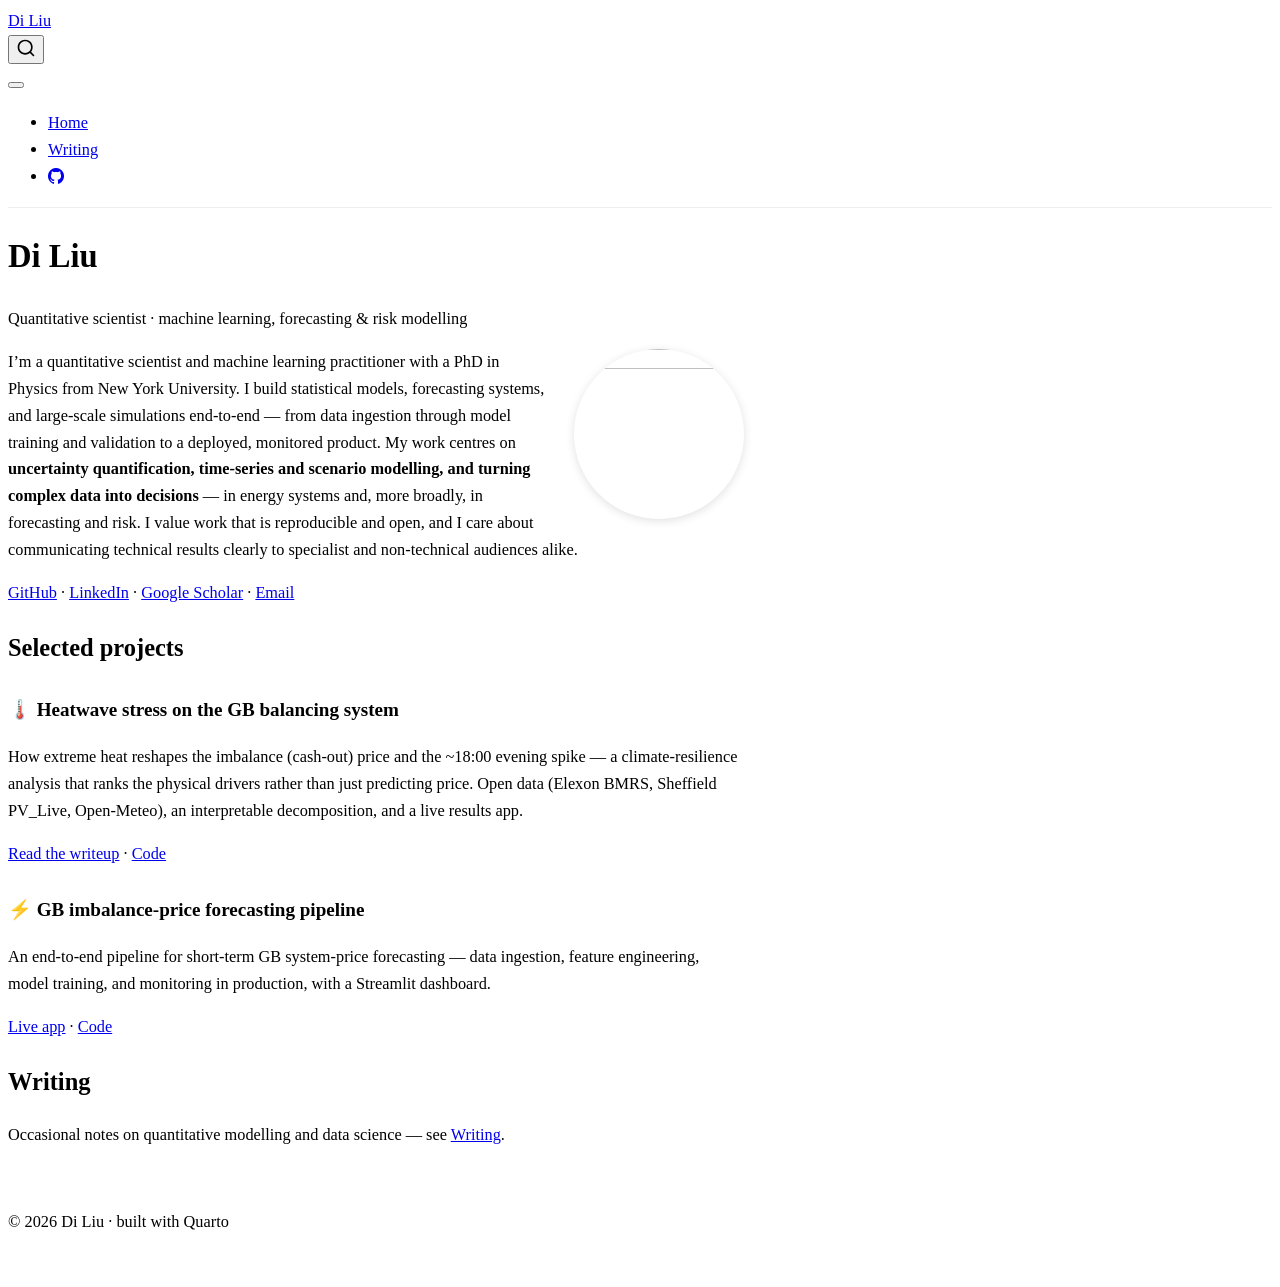
==== index.html @ 0edb3751 "Built site for gh-pages" ====
<!DOCTYPE html>
<html xmlns="http://www.w3.org/1999/xhtml" lang="en" xml:lang="en"><head>

<meta charset="utf-8">
<meta name="generator" content="quarto-1.9.38">

<meta name="viewport" content="width=device-width, initial-scale=1.0, user-scalable=yes">


<title>Di Liu</title>
<style>
/* Default styles provided by pandoc.
** See https://pandoc.org/MANUAL.html#variables-for-html for config info.
*/
code{white-space: pre-wrap;}
span.smallcaps{font-variant: small-caps;}
div.columns{display: flex; gap: min(4vw, 1.5em);}
div.column{flex: auto; overflow-x: auto;}
div.hanging-indent{margin-left: 1.5em; text-indent: -1.5em;}
ul.task-list{list-style: none;}
ul.task-list li input[type="checkbox"] {
  width: 0.8em;
  margin: 0 0.8em 0.2em -1em; /* quarto-specific, see https://github.com/quarto-dev/quarto-cli/issues/4556 */ 
  vertical-align: middle;
}
</style>


<script src="site_libs/quarto-nav/quarto-nav.js"></script>
<script src="site_libs/quarto-nav/headroom.min.js"></script>
<script src="site_libs/clipboard/clipboard.min.js"></script>
<script src="site_libs/quarto-search/autocomplete.umd.js"></script>
<script src="site_libs/quarto-search/fuse.min.js"></script>
<script src="site_libs/quarto-search/quarto-search.js"></script>
<meta name="quarto:offset" content="./">
<script src="site_libs/quarto-html/quarto.js" type="module"></script>
<script src="site_libs/quarto-html/tabsets/tabsets.js" type="module"></script>
<script src="site_libs/quarto-html/popper.min.js"></script>
<script src="site_libs/quarto-html/tippy.umd.min.js"></script>
<script src="site_libs/quarto-html/anchor.min.js"></script>
<link href="site_libs/quarto-html/tippy.css" rel="stylesheet">
<link href="site_libs/quarto-html/quarto-syntax-highlighting-15634bcf2e68342d4ad2dfa704d543f6.css" rel="stylesheet" id="quarto-text-highlighting-styles">
<script src="site_libs/bootstrap/bootstrap.min.js"></script>
<link href="site_libs/bootstrap/bootstrap-icons.css" rel="stylesheet">
<link href="site_libs/bootstrap/bootstrap-158031087360bce0ff56dc785ce39e06.min.css" rel="stylesheet" append-hash="true" id="quarto-bootstrap" data-mode="light">
<script id="quarto-search-options" type="application/json">{
  "location": "navbar",
  "copy-button": false,
  "collapse-after": 3,
  "panel-placement": "end",
  "type": "overlay",
  "limit": 50,
  "keyboard-shortcut": [
    "f",
    "/",
    "s"
  ],
  "show-item-context": false,
  "language": {
    "search-no-results-text": "No results",
    "search-matching-documents-text": "matching documents",
    "search-copy-link-title": "Copy link to search",
    "search-hide-matches-text": "Hide additional matches",
    "search-more-match-text": "more match in this document",
    "search-more-matches-text": "more matches in this document",
    "search-clear-button-title": "Clear",
    "search-text-placeholder": "",
    "search-detached-cancel-button-title": "Cancel",
    "search-submit-button-title": "Submit",
    "search-label": "Search"
  }
}</script>


<link rel="stylesheet" href="styles.css">
</head>

<body class="nav-fixed fullcontent quarto-light">

<div id="quarto-search-results"></div>
  <header id="quarto-header" class="headroom fixed-top">
    <nav class="navbar navbar-expand-lg " data-bs-theme="dark">
      <div class="navbar-container container-fluid">
      <div class="navbar-brand-container mx-auto">
    <a class="navbar-brand" href="./index.html">
    <span class="navbar-title">Di Liu</span>
    </a>
  </div>
            <div id="quarto-search" class="" title="Search"></div>
          <button class="navbar-toggler" type="button" data-bs-toggle="collapse" data-bs-target="#navbarCollapse" aria-controls="navbarCollapse" role="menu" aria-expanded="false" aria-label="Toggle navigation" onclick="if (window.quartoToggleHeadroom) { window.quartoToggleHeadroom(); }">
  <span class="navbar-toggler-icon"></span>
</button>
          <div class="collapse navbar-collapse" id="navbarCollapse">
            <ul class="navbar-nav navbar-nav-scroll ms-auto">
  <li class="nav-item">
    <a class="nav-link active" href="./index.html" aria-current="page"> 
<span class="menu-text">Home</span></a>
  </li>  
  <li class="nav-item">
    <a class="nav-link" href="./writing.html"> 
<span class="menu-text">Writing</span></a>
  </li>  
  <li class="nav-item compact">
    <a class="nav-link" href="https://github.com/liudi23"> <i class="bi bi-github" role="img" aria-label="GitHub">
</i> 
<span class="menu-text"></span></a>
  </li>  
</ul>
          </div> <!-- /navcollapse -->
            <div class="quarto-navbar-tools">
</div>
      </div> <!-- /container-fluid -->
    </nav>
</header>
<!-- content -->
<div id="quarto-content" class="quarto-container page-columns page-rows-contents page-layout-article page-navbar">
<!-- sidebar -->
<!-- margin-sidebar -->
    
<!-- main -->
<main class="content" id="quarto-document-content">

<header id="title-block-header" class="quarto-title-block default">
<div class="quarto-title">
<h1 class="title">Di Liu</h1>
<p class="subtitle lead">Quantitative scientist · machine learning, forecasting &amp; risk modelling</p>
</div>



<div class="quarto-title-meta">

    
  
    
  </div>
  


</header>


<p><img src="images/profile.jpg" class="profile-pic img-fluid" width="170"></p>
<!-- Add your photo as images/profile.jpg (or .png — update the extension above). -->
<p>I’m a quantitative scientist and machine learning practitioner with a PhD in Physics from New York University. I build statistical models, forecasting systems, and large-scale simulations end-to-end — from data ingestion through model training and validation to a deployed, monitored product. My work centres on <strong>uncertainty quantification, time-series and scenario modelling, and turning complex data into decisions</strong> — in energy systems and, more broadly, in forecasting and risk. I value work that is reproducible and open, and I care about communicating technical results clearly to specialist and non-technical audiences alike.</p>
<!-- Edit the LinkedIn link to your real handle -->
<p><a href="https://github.com/liudi23">GitHub</a> · <a href="https://www.linkedin.com/in/">LinkedIn</a> · <a href="https://scholar.google.com/citations?user=Y6LnZG8AAAAJ&amp;hl=en">Google Scholar</a> · <a href="mailto:liudisy@gmail.com">Email</a></p>
<section id="selected-projects" class="level2">
<h2 class="anchored" data-anchor-id="selected-projects">Selected projects</h2>
<section id="heatwave-stress-on-the-gb-balancing-system" class="level3">
<h3 class="anchored" data-anchor-id="heatwave-stress-on-the-gb-balancing-system">🌡️ Heatwave stress on the GB balancing system</h3>
<p>How extreme heat reshapes the imbalance (cash-out) price and the ~18:00 evening spike — a climate-resilience analysis that ranks the physical drivers rather than just predicting price. Open data (Elexon BMRS, Sheffield PV_Live, Open-Meteo), an interpretable decomposition, and a live results app.</p>
<p><a href="./posts/heatwave-imbalance/index.html">Read the writeup</a> · <a href="https://github.com/liudi23/heatwave-imbalance">Code</a></p>
</section>
<section id="gb-imbalance-price-forecasting-pipeline" class="level3">
<h3 class="anchored" data-anchor-id="gb-imbalance-price-forecasting-pipeline">⚡ GB imbalance-price forecasting pipeline</h3>
<p>An end-to-end pipeline for short-term GB system-price forecasting — data ingestion, feature engineering, model training, and monitoring in production, with a Streamlit dashboard.</p>
<p><a href="https://uk-system-price-forecast.streamlit.app/">Live app</a> · <a href="https://github.com/liudi23/uk-system-price-forecast">Code</a></p>
</section>
</section>
<section id="writing" class="level2">
<h2 class="anchored" data-anchor-id="writing">Writing</h2>
<p>Occasional notes on quantitative modelling and data science — see <a href="./writing.html">Writing</a>.</p>


</section>

</main> <!-- /main -->
<script id="quarto-html-after-body" type="application/javascript">
  window.document.addEventListener("DOMContentLoaded", function (event) {
    const icon = "";
    const anchorJS = new window.AnchorJS();
    anchorJS.options = {
      placement: 'right',
      icon: icon
    };
    anchorJS.add('.anchored');
    const isCodeAnnotation = (el) => {
      for (const clz of el.classList) {
        if (clz.startsWith('code-annotation-')) {                     
          return true;
        }
      }
      return false;
    }
    const onCopySuccess = function(e) {
      // button target
      const button = e.trigger;
      // don't keep focus
      button.blur();
      // flash "checked"
      button.classList.add('code-copy-button-checked');
      var currentTitle = button.getAttribute("title");
      button.setAttribute("title", "Copied!");
      let tooltip;
      if (window.bootstrap) {
        button.setAttribute("data-bs-toggle", "tooltip");
        button.setAttribute("data-bs-placement", "left");
        button.setAttribute("data-bs-title", "Copied!");
        tooltip = new bootstrap.Tooltip(button, 
          { trigger: "manual", 
            customClass: "code-copy-button-tooltip",
            offset: [0, -8]});
        tooltip.show();    
      }
      setTimeout(function() {
        if (tooltip) {
          tooltip.hide();
          button.removeAttribute("data-bs-title");
          button.removeAttribute("data-bs-toggle");
          button.removeAttribute("data-bs-placement");
        }
        button.setAttribute("title", currentTitle);
        button.classList.remove('code-copy-button-checked');
      }, 1000);
      // clear code selection
      e.clearSelection();
    }
    const getTextToCopy = function(trigger) {
      const outerScaffold = trigger.parentElement.cloneNode(true);
      const codeEl = outerScaffold.querySelector('code');
      for (const childEl of codeEl.children) {
        if (isCodeAnnotation(childEl)) {
          childEl.remove();
        }
      }
      return codeEl.innerText;
    }
    const clipboard = new window.ClipboardJS('.code-copy-button:not([data-in-quarto-modal])', {
      text: getTextToCopy
    });
    clipboard.on('success', onCopySuccess);
    if (window.document.getElementById('quarto-embedded-source-code-modal')) {
      const clipboardModal = new window.ClipboardJS('.code-copy-button[data-in-quarto-modal]', {
        text: getTextToCopy,
        container: window.document.getElementById('quarto-embedded-source-code-modal')
      });
      clipboardModal.on('success', onCopySuccess);
    }
      var localhostRegex = new RegExp(/^(?:http|https):\/\/localhost\:?[0-9]*\//);
      var mailtoRegex = new RegExp(/^mailto:/);
        var filterRegex = new RegExp("https:\/\/liudi23\.github\.io");
      var isInternal = (href) => {
          return filterRegex.test(href) || localhostRegex.test(href) || mailtoRegex.test(href);
      }
      // Inspect non-navigation links and adorn them if external
     var links = window.document.querySelectorAll('a[href]:not(.nav-link):not(.navbar-brand):not(.toc-action):not(.sidebar-link):not(.sidebar-item-toggle):not(.pagination-link):not(.no-external):not([aria-hidden]):not(.dropdown-item):not(.quarto-navigation-tool):not(.about-link)');
      for (var i=0; i<links.length; i++) {
        const link = links[i];
        if (!isInternal(link.href)) {
          // undo the damage that might have been done by quarto-nav.js in the case of
          // links that we want to consider external
          if (link.dataset.originalHref !== undefined) {
            link.href = link.dataset.originalHref;
          }
        }
      }
    function tippyHover(el, contentFn, onTriggerFn, onUntriggerFn) {
      const config = {
        allowHTML: true,
        maxWidth: 500,
        delay: 100,
        arrow: false,
        appendTo: function(el) {
            return el.parentElement;
        },
        interactive: true,
        interactiveBorder: 10,
        theme: 'quarto',
        placement: 'bottom-start',
      };
      if (contentFn) {
        config.content = contentFn;
      }
      if (onTriggerFn) {
        config.onTrigger = onTriggerFn;
      }
      if (onUntriggerFn) {
        config.onUntrigger = onUntriggerFn;
      }
      window.tippy(el, config); 
    }
    const noterefs = window.document.querySelectorAll('a[role="doc-noteref"]');
    for (var i=0; i<noterefs.length; i++) {
      const ref = noterefs[i];
      tippyHover(ref, function() {
        // use id or data attribute instead here
        let href = ref.getAttribute('data-footnote-href') || ref.getAttribute('href');
        try { href = new URL(href).hash; } catch {}
        const id = href.replace(/^#\/?/, "");
        const note = window.document.getElementById(id);
        if (note) {
          return note.innerHTML;
        } else {
          return "";
        }
      });
    }
    const xrefs = window.document.querySelectorAll('a.quarto-xref');
    const processXRef = (id, note) => {
      // Strip column container classes
      const stripColumnClz = (el) => {
        el.classList.remove("page-full", "page-columns");
        if (el.children) {
          for (const child of el.children) {
            stripColumnClz(child);
          }
        }
      }
      stripColumnClz(note)
      if (id === null || id.startsWith('sec-')) {
        // Special case sections, only their first couple elements
        const container = document.createElement("div");
        if (note.children && note.children.length > 2) {
          container.appendChild(note.children[0].cloneNode(true));
          for (let i = 1; i < note.children.length; i++) {
            const child = note.children[i];
            if (child.tagName === "P" && child.innerText === "") {
              continue;
            } else {
              container.appendChild(child.cloneNode(true));
              break;
            }
          }
          if (window.Quarto?.typesetMath) {
            window.Quarto.typesetMath(container);
          }
          return container.innerHTML
        } else {
          if (window.Quarto?.typesetMath) {
            window.Quarto.typesetMath(note);
          }
          return note.innerHTML;
        }
      } else {
        // Remove any anchor links if they are present
        const anchorLink = note.querySelector('a.anchorjs-link');
        if (anchorLink) {
          anchorLink.remove();
        }
        if (window.Quarto?.typesetMath) {
          window.Quarto.typesetMath(note);
        }
        if (note.classList.contains("callout")) {
          return note.outerHTML;
        } else {
          return note.innerHTML;
        }
      }
    }
    for (var i=0; i<xrefs.length; i++) {
      const xref = xrefs[i];
      tippyHover(xref, undefined, function(instance) {
        instance.disable();
        let url = xref.getAttribute('href');
        let hash = undefined; 
        if (url.startsWith('#')) {
          hash = url;
        } else {
          try { hash = new URL(url).hash; } catch {}
        }
        if (hash) {
          const id = hash.replace(/^#\/?/, "");
          const note = window.document.getElementById(id);
          if (note !== null) {
            try {
              const html = processXRef(id, note.cloneNode(true));
              instance.setContent(html);
            } finally {
              instance.enable();
              instance.show();
            }
          } else {
            // See if we can fetch this
            fetch(url.split('#')[0])
            .then(res => res.text())
            .then(html => {
              const parser = new DOMParser();
              const htmlDoc = parser.parseFromString(html, "text/html");
              const note = htmlDoc.getElementById(id);
              if (note !== null) {
                const html = processXRef(id, note);
                instance.setContent(html);
              } 
            }).finally(() => {
              instance.enable();
              instance.show();
            });
          }
        } else {
          // See if we can fetch a full url (with no hash to target)
          // This is a special case and we should probably do some content thinning / targeting
          fetch(url)
          .then(res => res.text())
          .then(html => {
            const parser = new DOMParser();
            const htmlDoc = parser.parseFromString(html, "text/html");
            const note = htmlDoc.querySelector('main.content');
            if (note !== null) {
              // This should only happen for chapter cross references
              // (since there is no id in the URL)
              // remove the first header
              if (note.children.length > 0 && note.children[0].tagName === "HEADER") {
                note.children[0].remove();
              }
              const html = processXRef(null, note);
              instance.setContent(html);
            } 
          }).finally(() => {
            instance.enable();
            instance.show();
          });
        }
      }, function(instance) {
      });
    }
        let selectedAnnoteEl;
        const selectorForAnnotation = ( cell, annotation) => {
          let cellAttr = 'data-code-cell="' + cell + '"';
          let lineAttr = 'data-code-annotation="' +  annotation + '"';
          const selector = 'span[' + cellAttr + '][' + lineAttr + ']';
          return selector;
        }
        const selectCodeLines = (annoteEl) => {
          const doc = window.document;
          const targetCell = annoteEl.getAttribute("data-target-cell");
          const targetAnnotation = annoteEl.getAttribute("data-target-annotation");
          const annoteSpan = window.document.querySelector(selectorForAnnotation(targetCell, targetAnnotation));
          const lines = annoteSpan.getAttribute("data-code-lines").split(",");
          const lineIds = lines.map((line) => {
            return targetCell + "-" + line;
          })
          let top = null;
          let height = null;
          let parent = null;
          if (lineIds.length > 0) {
              //compute the position of the single el (top and bottom and make a div)
              const el = window.document.getElementById(lineIds[0]);
              top = el.offsetTop;
              height = el.offsetHeight;
              parent = el.parentElement.parentElement;
            if (lineIds.length > 1) {
              const lastEl = window.document.getElementById(lineIds[lineIds.length - 1]);
              const bottom = lastEl.offsetTop + lastEl.offsetHeight;
              height = bottom - top;
            }
            if (top !== null && height !== null && parent !== null) {
              // cook up a div (if necessary) and position it 
              let div = window.document.getElementById("code-annotation-line-highlight");
              if (div === null) {
                div = window.document.createElement("div");
                div.setAttribute("id", "code-annotation-line-highlight");
                div.style.position = 'absolute';
                parent.appendChild(div);
              }
              div.style.top = top - 2 + "px";
              div.style.height = height + 4 + "px";
              div.style.left = 0;
              let gutterDiv = window.document.getElementById("code-annotation-line-highlight-gutter");
              if (gutterDiv === null) {
                gutterDiv = window.document.createElement("div");
                gutterDiv.setAttribute("id", "code-annotation-line-highlight-gutter");
                gutterDiv.style.position = 'absolute';
                const codeCell = window.document.getElementById(targetCell);
                const gutter = codeCell.querySelector('.code-annotation-gutter');
                gutter.appendChild(gutterDiv);
              }
              gutterDiv.style.top = top - 2 + "px";
              gutterDiv.style.height = height + 4 + "px";
            }
            selectedAnnoteEl = annoteEl;
          }
        };
        const unselectCodeLines = () => {
          const elementsIds = ["code-annotation-line-highlight", "code-annotation-line-highlight-gutter"];
          elementsIds.forEach((elId) => {
            const div = window.document.getElementById(elId);
            if (div) {
              div.remove();
            }
          });
          selectedAnnoteEl = undefined;
        };
          // Handle positioning of the toggle
      window.addEventListener(
        "resize",
        throttle(() => {
          elRect = undefined;
          if (selectedAnnoteEl) {
            selectCodeLines(selectedAnnoteEl);
          }
        }, 10)
      );
      function throttle(fn, ms) {
      let throttle = false;
      let timer;
        return (...args) => {
          if(!throttle) { // first call gets through
              fn.apply(this, args);
              throttle = true;
          } else { // all the others get throttled
              if(timer) clearTimeout(timer); // cancel #2
              timer = setTimeout(() => {
                fn.apply(this, args);
                timer = throttle = false;
              }, ms);
          }
        };
      }
        // Attach click handler to the DT
        const annoteDls = window.document.querySelectorAll('dt[data-target-cell]');
        for (const annoteDlNode of annoteDls) {
          annoteDlNode.addEventListener('click', (event) => {
            const clickedEl = event.target;
            if (clickedEl !== selectedAnnoteEl) {
              unselectCodeLines();
              const activeEl = window.document.querySelector('dt[data-target-cell].code-annotation-active');
              if (activeEl) {
                activeEl.classList.remove('code-annotation-active');
              }
              selectCodeLines(clickedEl);
              clickedEl.classList.add('code-annotation-active');
            } else {
              // Unselect the line
              unselectCodeLines();
              clickedEl.classList.remove('code-annotation-active');
            }
          });
        }
    const findCites = (el) => {
      const parentEl = el.parentElement;
      if (parentEl) {
        const cites = parentEl.dataset.cites;
        if (cites) {
          return {
            el,
            cites: cites.split(' ')
          };
        } else {
          return findCites(el.parentElement)
        }
      } else {
        return undefined;
      }
    };
    var bibliorefs = window.document.querySelectorAll('a[role="doc-biblioref"]');
    for (var i=0; i<bibliorefs.length; i++) {
      const ref = bibliorefs[i];
      const citeInfo = findCites(ref);
      if (citeInfo) {
        tippyHover(citeInfo.el, function() {
          var popup = window.document.createElement('div');
          citeInfo.cites.forEach(function(cite) {
            var citeDiv = window.document.createElement('div');
            citeDiv.classList.add('hanging-indent');
            citeDiv.classList.add('csl-entry');
            var biblioDiv = window.document.getElementById('ref-' + cite);
            if (biblioDiv) {
              citeDiv.innerHTML = biblioDiv.innerHTML;
            }
            popup.appendChild(citeDiv);
          });
          return popup.innerHTML;
        });
      }
    }
  });
  </script>
</div> <!-- /content -->
<footer class="footer">
  <div class="nav-footer">
    <div class="nav-footer-left">
      &nbsp;
    </div>   
    <div class="nav-footer-center">
<p>© 2026 Di Liu · built with Quarto</p>
</div>
    <div class="nav-footer-right">
      &nbsp;
    </div>
  </div>
</footer>




</body></html>
---- site_libs/quarto-html/tippy.css ----
.tippy-box[data-animation=fade][data-state=hidden]{opacity:0}[data-tippy-root]{max-width:calc(100vw - 10px)}.tippy-box{position:relative;background-color:#333;color:#fff;border-radius:4px;font-size:14px;line-height:1.4;white-space:normal;outline:0;transition-property:transform,visibility,opacity}.tippy-box[data-placement^=top]>.tippy-arrow{bottom:0}.tippy-box[data-placement^=top]>.tippy-arrow:before{bottom:-7px;left:0;border-width:8px 8px 0;border-top-color:initial;transform-origin:center top}.tippy-box[data-placement^=bottom]>.tippy-arrow{top:0}.tippy-box[data-placement^=bottom]>.tippy-arrow:before{top:-7px;left:0;border-width:0 8px 8px;border-bottom-color:initial;transform-origin:center bottom}.tippy-box[data-placement^=left]>.tippy-arrow{right:0}.tippy-box[data-placement^=left]>.tippy-arrow:before{border-width:8px 0 8px 8px;border-left-color:initial;right:-7px;transform-origin:center left}.tippy-box[data-placement^=right]>.tippy-arrow{left:0}.tippy-box[data-placement^=right]>.tippy-arrow:before{left:-7px;border-width:8px 8px 8px 0;border-right-color:initial;transform-origin:center right}.tippy-box[data-inertia][data-state=visible]{transition-timing-function:cubic-bezier(.54,1.5,.38,1.11)}.tippy-arrow{width:16px;height:16px;color:#333}.tippy-arrow:before{content:"";position:absolute;border-color:transparent;border-style:solid}.tippy-content{position:relative;padding:5px 9px;z-index:1}
---- site_libs/quarto-html/quarto-syntax-highlighting-15634bcf2e68342d4ad2dfa704d543f6.css ----
/* quarto syntax highlight colors */
:root {
  --quarto-hl-ot-color: #003B4F;
  --quarto-hl-at-color: #657422;
  --quarto-hl-ss-color: #20794D;
  --quarto-hl-an-color: #5E5E5E;
  --quarto-hl-fu-color: #4758AB;
  --quarto-hl-st-color: #20794D;
  --quarto-hl-cf-color: #003B4F;
  --quarto-hl-op-color: #5E5E5E;
  --quarto-hl-er-color: #AD0000;
  --quarto-hl-bn-color: #AD0000;
  --quarto-hl-al-color: #AD0000;
  --quarto-hl-va-color: #111111;
  --quarto-hl-bu-color: inherit;
  --quarto-hl-ex-color: inherit;
  --quarto-hl-pp-color: #AD0000;
  --quarto-hl-in-color: #5E5E5E;
  --quarto-hl-vs-color: #20794D;
  --quarto-hl-wa-color: #5E5E5E;
  --quarto-hl-do-color: #5E5E5E;
  --quarto-hl-im-color: #00769E;
  --quarto-hl-ch-color: #20794D;
  --quarto-hl-dt-color: #AD0000;
  --quarto-hl-fl-color: #AD0000;
  --quarto-hl-co-color: #5E5E5E;
  --quarto-hl-cv-color: #5E5E5E;
  --quarto-hl-cn-color: #8f5902;
  --quarto-hl-sc-color: #5E5E5E;
  --quarto-hl-dv-color: #AD0000;
  --quarto-hl-kw-color: #003B4F;
}

/* other quarto variables */
:root {
  --quarto-font-monospace: SFMono-Regular, Menlo, Monaco, Consolas, "Liberation Mono", "Courier New", monospace;
}

/* syntax highlight based on Pandoc's rules */
pre > code.sourceCode > span {
  color: #003B4F;
}

code.sourceCode > span {
  color: #003B4F;
}

div.sourceCode,
div.sourceCode pre.sourceCode {
  color: #003B4F;
}

/* Normal */
code span {
  color: #003B4F;
}

/* Alert */
code span.al {
  color: #AD0000;
  font-style: inherit;
}

/* Annotation */
code span.an {
  color: #5E5E5E;
  font-style: inherit;
}

/* Attribute */
code span.at {
  color: #657422;
  font-style: inherit;
}

/* BaseN */
code span.bn {
  color: #AD0000;
  font-style: inherit;
}

/* BuiltIn */
code span.bu {
  font-style: inherit;
}

/* ControlFlow */
code span.cf {
  color: #003B4F;
  font-weight: bold;
  font-style: inherit;
}

/* Char */
code span.ch {
  color: #20794D;
  font-style: inherit;
}

/* Constant */
code span.cn {
  color: #8f5902;
  font-style: inherit;
}

/* Comment */
code span.co {
  color: #5E5E5E;
  font-style: inherit;
}

/* CommentVar */
code span.cv {
  color: #5E5E5E;
  font-style: italic;
}

/* Documentation */
code span.do {
  color: #5E5E5E;
  font-style: italic;
}

/* DataType */
code span.dt {
  color: #AD0000;
  font-style: inherit;
}

/* DecVal */
code span.dv {
  color: #AD0000;
  font-style: inherit;
}

/* Error */
code span.er {
  color: #AD0000;
  font-style: inherit;
}

/* Extension */
code span.ex {
  font-style: inherit;
}

/* Float */
code span.fl {
  color: #AD0000;
  font-style: inherit;
}

/* Function */
code span.fu {
  color: #4758AB;
  font-style: inherit;
}

/* Import */
code span.im {
  color: #00769E;
  font-style: inherit;
}

/* Information */
code span.in {
  color: #5E5E5E;
  font-style: inherit;
}

/* Keyword */
code span.kw {
  color: #003B4F;
  font-weight: bold;
  font-style: inherit;
}

/* Operator */
code span.op {
  color: #5E5E5E;
  font-style: inherit;
}

/* Other */
code span.ot {
  color: #003B4F;
  font-style: inherit;
}

/* Preprocessor */
code span.pp {
  color: #AD0000;
  font-style: inherit;
}

/* SpecialChar */
code span.sc {
  color: #5E5E5E;
  font-style: inherit;
}

/* SpecialString */
code span.ss {
  color: #20794D;
  font-style: inherit;
}

/* String */
code span.st {
  color: #20794D;
  font-style: inherit;
}

/* Variable */
code span.va {
  color: #111111;
  font-style: inherit;
}

/* VerbatimString */
code span.vs {
  color: #20794D;
  font-style: inherit;
}

/* Warning */
code span.wa {
  color: #5E5E5E;
  font-style: italic;
}

.prevent-inlining {
  content: "</";
}

/*# sourceMappingURL=f23921c56f73e400b49028c9186a1aa0.css.map */
---- styles.css ----
/* Light, understated personal-site styling on top of the cosmo theme. */

:root {
  --link: #2980b9;
}

body {
  font-size: 1.02rem;
  line-height: 1.65;
}

.navbar {
  border-bottom: 1px solid #eee;
}

/* Project blurbs on the landing page */
main h3 {
  margin-top: 1.6rem;
  font-weight: 600;
}

/* Readable measure for prose posts */
.page-columns .content {
  max-width: 46rem;
}

img {
  border-radius: 6px;
}

/* Circular profile photo, floated beside the intro on wider screens */
.profile-pic {
  border-radius: 50%;
  object-fit: cover;
  aspect-ratio: 1 / 1;
  float: right;
  margin: 0 0 1rem 1.5rem;
  box-shadow: 0 2px 10px rgba(0, 0, 0, 0.12);
}
@media (max-width: 600px) {
  .profile-pic { float: none; display: block; margin: 0 auto 1rem; }
}

blockquote {
  color: #555;
  border-left: 3px solid #ddd;
}
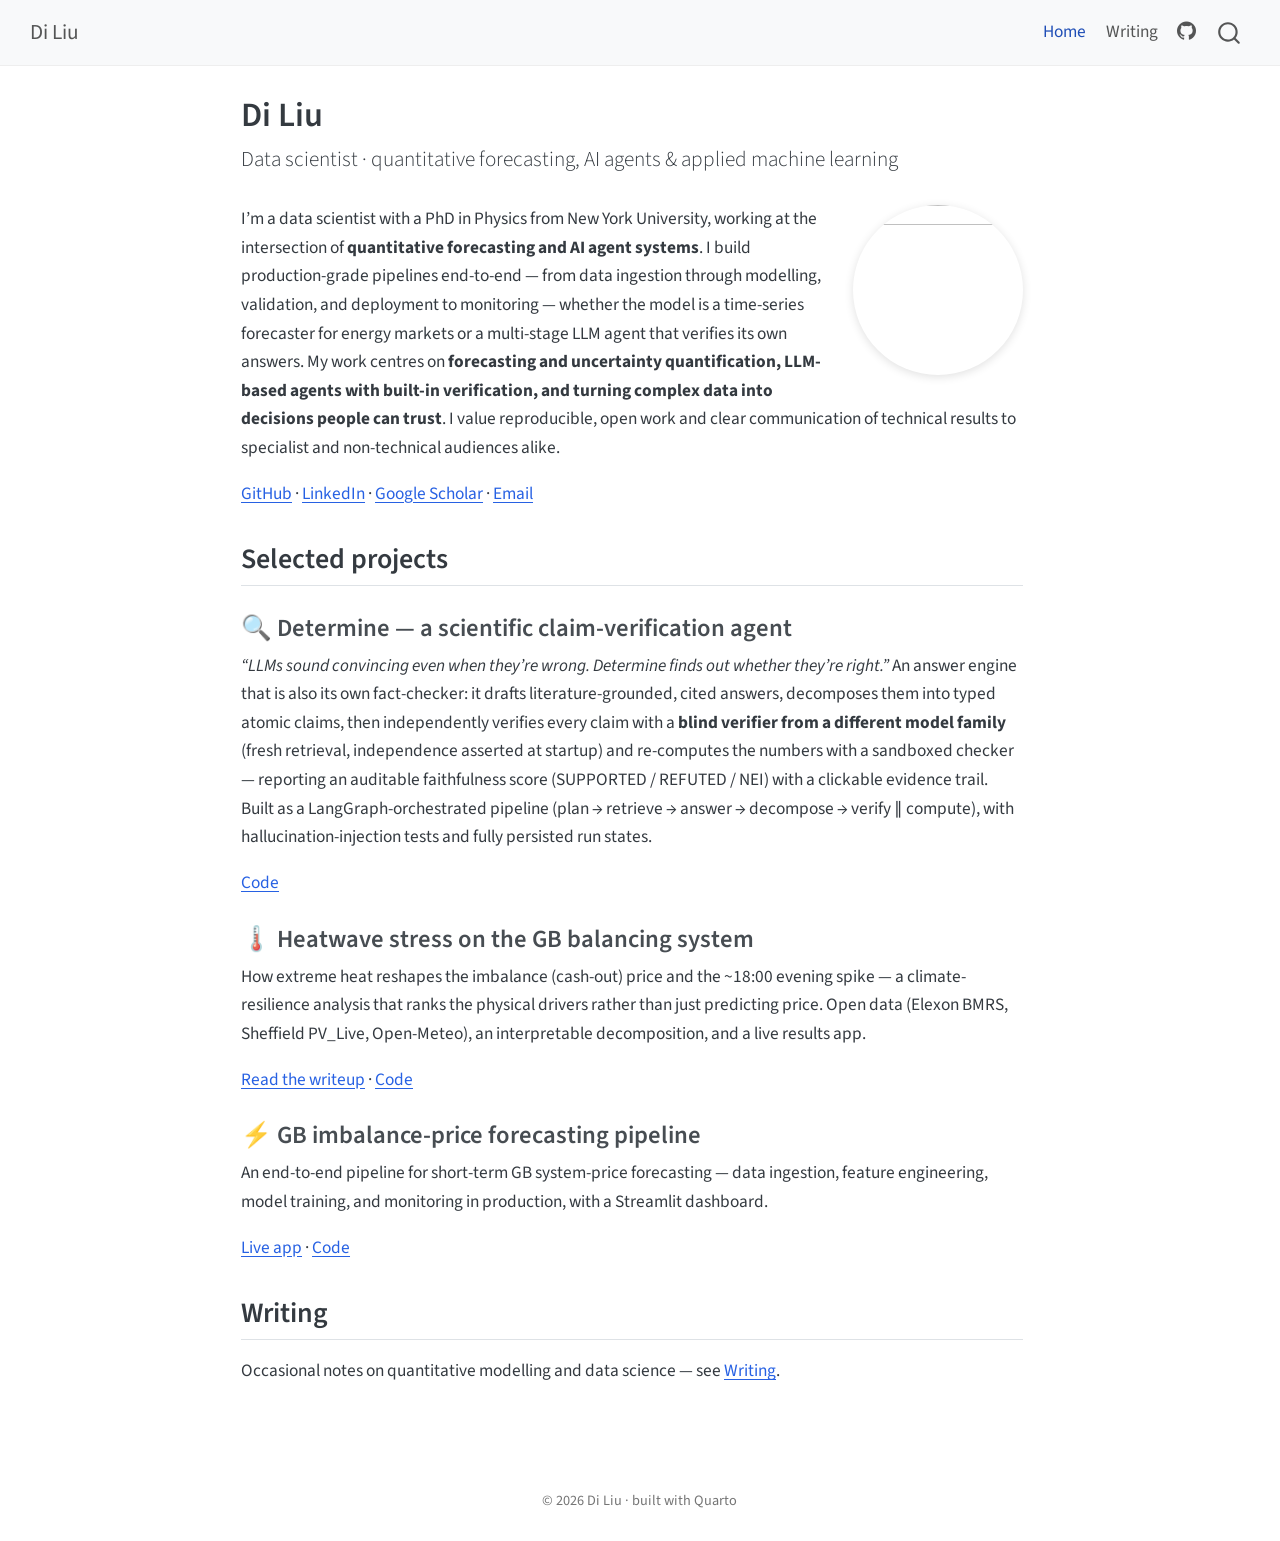
==== commit c25bfc41: "Built site for gh-pages" ====
--- a/index.html
+++ b/index.html
@@ -2,7 +2,7 @@
 <html xmlns="http://www.w3.org/1999/xhtml" lang="en" xml:lang="en"><head>
 
 <meta charset="utf-8">
-<meta name="generator" content="quarto-1.9.38">
+<meta name="generator" content="quarto-1.10.18">
 
 <meta name="viewport" content="width=device-width, initial-scale=1.0, user-scalable=yes">
 
@@ -12,10 +12,13 @@
 /* Default styles provided by pandoc.
 ** See https://pandoc.org/MANUAL.html#variables-for-html for config info.
 */
-code{white-space: pre-wrap;}
 span.smallcaps{font-variant: small-caps;}
-div.columns{display: flex; gap: min(4vw, 1.5em);}
-div.column{flex: auto; overflow-x: auto;}
+div.columns{display: flex; gap: 1.5em;}
+div.column{flex: auto;}
+@media screen {
+div.columns{gap: min(4vw, 1.5em);}
+div.column{overflow-x: auto;}
+}
 div.hanging-indent{margin-left: 1.5em; text-indent: -1.5em;}
 ul.task-list{list-style: none;}
 ul.task-list li input[type="checkbox"] {
@@ -39,10 +42,10 @@
 <script src="site_libs/quarto-html/tippy.umd.min.js"></script>
 <script src="site_libs/quarto-html/anchor.min.js"></script>
 <link href="site_libs/quarto-html/tippy.css" rel="stylesheet">
-<link href="site_libs/quarto-html/quarto-syntax-highlighting-15634bcf2e68342d4ad2dfa704d543f6.css" rel="stylesheet" id="quarto-text-highlighting-styles">
+<link href="site_libs/quarto-html/quarto-syntax-highlighting-64a204ab8560d761af7679ceaba22944.css" rel="stylesheet" id="quarto-text-highlighting-styles">
 <script src="site_libs/bootstrap/bootstrap.min.js"></script>
 <link href="site_libs/bootstrap/bootstrap-icons.css" rel="stylesheet">
-<link href="site_libs/bootstrap/bootstrap-158031087360bce0ff56dc785ce39e06.min.css" rel="stylesheet" append-hash="true" id="quarto-bootstrap" data-mode="light">
+<link href="site_libs/bootstrap/bootstrap-6ac2aec46ad7f46b16024ee4409aa65c.min.css" rel="stylesheet" append-hash="true" id="quarto-bootstrap" data-mode="light">
 <script id="quarto-search-options" type="application/json">{
   "location": "navbar",
   "copy-button": false,
@@ -123,7 +126,7 @@
 <header id="title-block-header" class="quarto-title-block default">
 <div class="quarto-title">
 <h1 class="title">Di Liu</h1>
-<p class="subtitle lead">Quantitative scientist · machine learning, forecasting &amp; risk modelling</p>
+<p class="subtitle lead">Data scientist · quantitative forecasting, AI agents &amp; applied machine learning</p>
 </div>
 
 
@@ -142,11 +145,15 @@
 
 <p><img src="images/profile.jpg" class="profile-pic img-fluid" width="170"></p>
 <!-- Add your photo as images/profile.jpg (or .png — update the extension above). -->
-<p>I’m a quantitative scientist and machine learning practitioner with a PhD in Physics from New York University. I build statistical models, forecasting systems, and large-scale simulations end-to-end — from data ingestion through model training and validation to a deployed, monitored product. My work centres on <strong>uncertainty quantification, time-series and scenario modelling, and turning complex data into decisions</strong> — in energy systems and, more broadly, in forecasting and risk. I value work that is reproducible and open, and I care about communicating technical results clearly to specialist and non-technical audiences alike.</p>
-<!-- Edit the LinkedIn link to your real handle -->
-<p><a href="https://github.com/liudi23">GitHub</a> · <a href="https://www.linkedin.com/in/">LinkedIn</a> · <a href="https://scholar.google.com/citations?user=Y6LnZG8AAAAJ&amp;hl=en">Google Scholar</a> · <a href="mailto:liudisy@gmail.com">Email</a></p>
+<p>I’m a data scientist with a PhD in Physics from New York University, working at the intersection of <strong>quantitative forecasting and AI agent systems</strong>. I build production-grade pipelines end-to-end — from data ingestion through modelling, validation, and deployment to monitoring — whether the model is a time-series forecaster for energy markets or a multi-stage LLM agent that verifies its own answers. My work centres on <strong>forecasting and uncertainty quantification, LLM-based agents with built-in verification, and turning complex data into decisions people can trust</strong>. I value reproducible, open work and clear communication of technical results to specialist and non-technical audiences alike.</p>
+<p><a href="https://github.com/liudi23">GitHub</a> · <a href="https://www.linkedin.com/in/di-liu-ph-d-0144aa43/">LinkedIn</a> · <a href="https://scholar.google.com/citations?user=Y6LnZG8AAAAJ&amp;hl=en">Google Scholar</a> · <a href="mailto:liudisy@gmail.com">Email</a></p>
 <section id="selected-projects" class="level2">
 <h2 class="anchored" data-anchor-id="selected-projects">Selected projects</h2>
+<section id="determine-a-scientific-claim-verification-agent" class="level3">
+<h3 class="anchored" data-anchor-id="determine-a-scientific-claim-verification-agent">🔍 Determine — a scientific claim-verification agent</h3>
+<p><em>“LLMs sound convincing even when they’re wrong. Determine finds out whether they’re right.”</em> An answer engine that is also its own fact-checker: it drafts literature-grounded, cited answers, decomposes them into typed atomic claims, then independently verifies every claim with a <strong>blind verifier from a different model family</strong> (fresh retrieval, independence asserted at startup) and re-computes the numbers with a sandboxed checker — reporting an auditable faithfulness score (SUPPORTED / REFUTED / NEI) with a clickable evidence trail. Built as a LangGraph-orchestrated pipeline (plan → retrieve → answer → decompose → verify ∥ compute), with hallucination-injection tests and fully persisted run states.</p>
+<p><a href="https://github.com/liudi23/determine/tree/mvp">Code</a></p>
+</section>
 <section id="heatwave-stress-on-the-gb-balancing-system" class="level3">
 <h3 class="anchored" data-anchor-id="heatwave-stress-on-the-gb-balancing-system">🌡️ Heatwave stress on the GB balancing system</h3>
 <p>How extreme heat reshapes the imbalance (cash-out) price and the ~18:00 evening spike — a climate-resilience analysis that ranks the physical drivers rather than just predicting price. Open data (Elexon BMRS, Sheffield PV_Live, Open-Meteo), an interpretable decomposition, and a live results app.</p>
--- a/site_libs/quarto-html/quarto-syntax-highlighting-64a204ab8560d761af7679ceaba22944.css
+++ b/site_libs/quarto-html/quarto-syntax-highlighting-64a204ab8560d761af7679ceaba22944.css
@@ -0,0 +1,236 @@
+/* quarto syntax highlight colors */
+:root {
+  --quarto-hl-ot-color: #003B4F;
+  --quarto-hl-at-color: #657422;
+  --quarto-hl-ss-color: #20794D;
+  --quarto-hl-an-color: #5E5E5E;
+  --quarto-hl-fu-color: #4758AB;
+  --quarto-hl-st-color: #20794D;
+  --quarto-hl-cf-color: #003B4F;
+  --quarto-hl-op-color: #5E5E5E;
+  --quarto-hl-er-color: #AD0000;
+  --quarto-hl-bn-color: #AD0000;
+  --quarto-hl-al-color: #AD0000;
+  --quarto-hl-va-color: #111111;
+  --quarto-hl-bu-color: inherit;
+  --quarto-hl-ex-color: inherit;
+  --quarto-hl-pp-color: #AD0000;
+  --quarto-hl-in-color: #5E5E5E;
+  --quarto-hl-vs-color: #20794D;
+  --quarto-hl-wa-color: #5E5E5E;
+  --quarto-hl-do-color: #5E5E5E;
+  --quarto-hl-im-color: #00769E;
+  --quarto-hl-ch-color: #20794D;
+  --quarto-hl-dt-color: #AD0000;
+  --quarto-hl-fl-color: #AD0000;
+  --quarto-hl-co-color: #5E5E5E;
+  --quarto-hl-cv-color: #5E5E5E;
+  --quarto-hl-cn-color: #8f5902;
+  --quarto-hl-sc-color: #5E5E5E;
+  --quarto-hl-dv-color: #AD0000;
+  --quarto-hl-kw-color: #003B4F;
+}
+
+/* other quarto variables */
+:root {
+  --quarto-font-monospace: SFMono-Regular, Menlo, Monaco, Consolas, "Liberation Mono", "Courier New", monospace;
+}
+
+/* syntax highlight based on Pandoc's rules */
+pre > code.sourceCode > span {
+  color: #003B4F;
+}
+
+code.sourceCode > span {
+  color: #003B4F;
+}
+
+div.sourceCode,
+div.sourceCode pre.sourceCode {
+  color: #003B4F;
+}
+
+/* Normal */
+code span {
+  color: #003B4F;
+}
+
+/* Alert */
+code span.al {
+  color: #AD0000;
+  font-style: inherit;
+}
+
+/* Annotation */
+code span.an {
+  color: #5E5E5E;
+  font-style: inherit;
+}
+
+/* Attribute */
+code span.at {
+  color: #657422;
+  font-style: inherit;
+}
+
+/* BaseN */
+code span.bn {
+  color: #AD0000;
+  font-style: inherit;
+}
+
+/* BuiltIn */
+code span.bu {
+  font-style: inherit;
+}
+
+/* ControlFlow */
+code span.cf {
+  color: #003B4F;
+  font-weight: bold;
+  font-style: inherit;
+}
+
+/* Char */
+code span.ch {
+  color: #20794D;
+  font-style: inherit;
+}
+
+/* Constant */
+code span.cn {
+  color: #8f5902;
+  font-style: inherit;
+}
+
+/* Comment */
+code span.co {
+  color: #5E5E5E;
+  font-style: inherit;
+}
+
+/* CommentVar */
+code span.cv {
+  color: #5E5E5E;
+  font-style: italic;
+}
+
+/* Documentation */
+code span.do {
+  color: #5E5E5E;
+  font-style: italic;
+}
+
+/* DataType */
+code span.dt {
+  color: #AD0000;
+  font-style: inherit;
+}
+
+/* DecVal */
+code span.dv {
+  color: #AD0000;
+  font-style: inherit;
+}
+
+/* Error */
+code span.er {
+  color: #AD0000;
+  font-style: inherit;
+}
+
+/* Extension */
+code span.ex {
+  font-style: inherit;
+}
+
+/* Float */
+code span.fl {
+  color: #AD0000;
+  font-style: inherit;
+}
+
+/* Function */
+code span.fu {
+  color: #4758AB;
+  font-style: inherit;
+}
+
+/* Import */
+code span.im {
+  color: #00769E;
+  font-style: inherit;
+}
+
+/* Information */
+code span.in {
+  color: #5E5E5E;
+  font-style: inherit;
+}
+
+/* Keyword */
+code span.kw {
+  color: #003B4F;
+  font-weight: bold;
+  font-style: inherit;
+}
+
+/* Operator */
+code span.op {
+  color: #5E5E5E;
+  font-style: inherit;
+}
+
+/* Other */
+code span.ot {
+  color: #003B4F;
+  font-style: inherit;
+}
+
+/* Preprocessor */
+code span.pp {
+  color: #AD0000;
+  font-style: inherit;
+}
+
+/* SpecialChar */
+code span.sc {
+  color: #5E5E5E;
+  font-style: inherit;
+}
+
+/* SpecialString */
+code span.ss {
+  color: #20794D;
+  font-style: inherit;
+}
+
+/* String */
+code span.st {
+  color: #20794D;
+  font-style: inherit;
+}
+
+/* Variable */
+code span.va {
+  color: #111111;
+  font-style: inherit;
+}
+
+/* VerbatimString */
+code span.vs {
+  color: #20794D;
+  font-style: inherit;
+}
+
+/* Warning */
+code span.wa {
+  color: #5E5E5E;
+  font-style: italic;
+}
+
+.prevent-inlining {
+  content: "</";
+}
+
+/*# sourceMappingURL=9d8d5bb603a83b8298b89080a598c93b.css.map */
